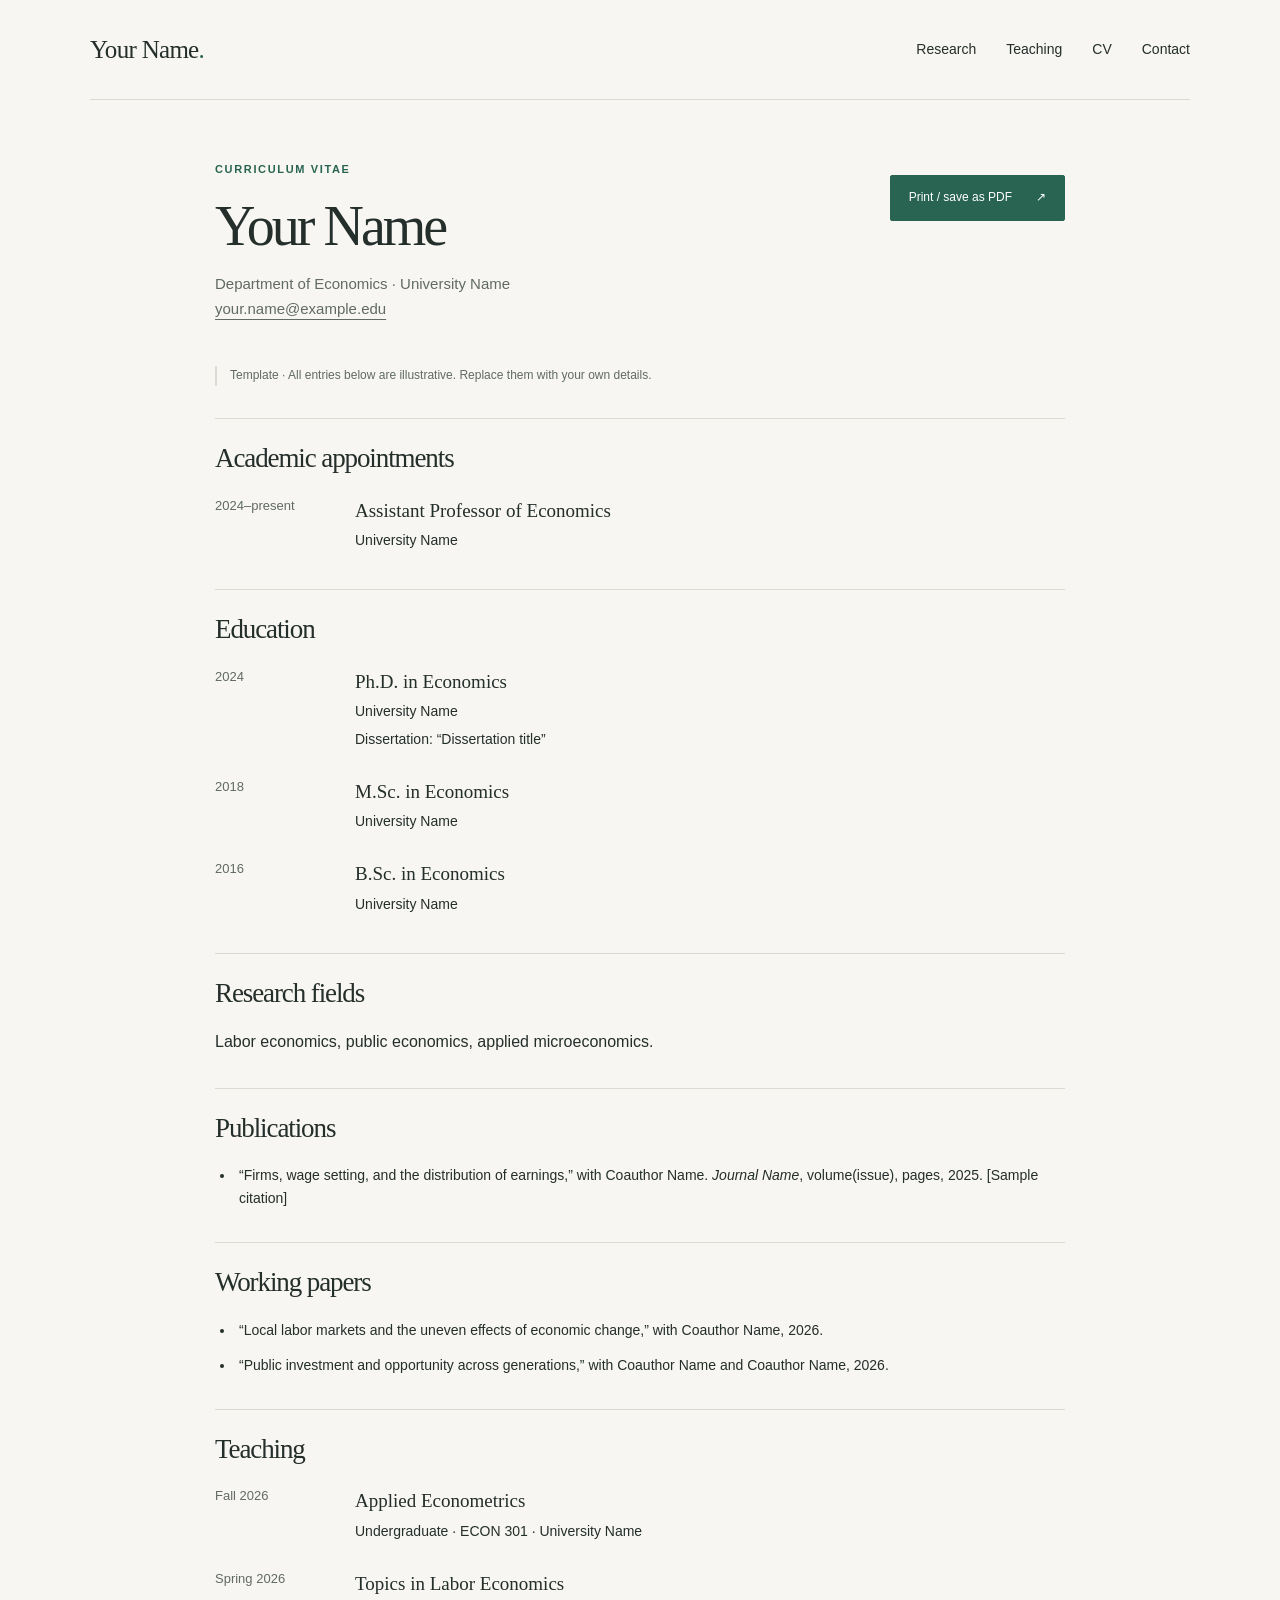
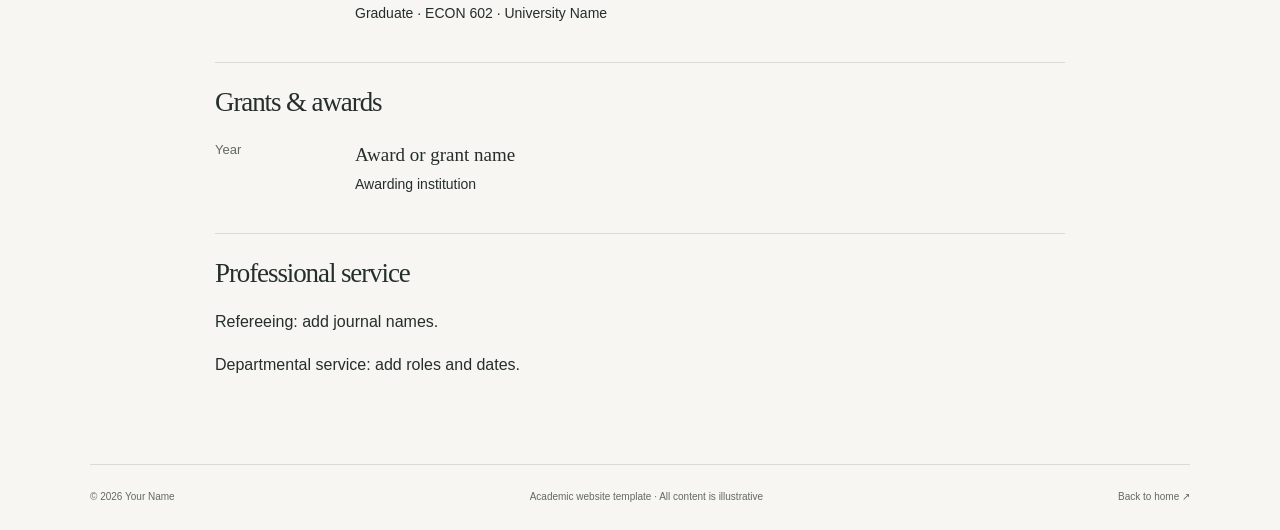
==== cv.html @ 6d75664b "Initial website created by ChatGPT" ====
<!doctype html>
<html lang="en">
<head><meta charset="utf-8"><meta name="viewport" content="width=device-width, initial-scale=1"><meta name="description" content="Curriculum vitae template for an academic economist."><title>Curriculum vitae — Your Name</title><link rel="stylesheet" href="styles.css"><script src="script.js" defer></script></head>
<body>
  <a class="skip-link" href="#main">Skip to content</a>
  <header class="site-header wrap"><a class="wordmark" href="./">Your Name<span class="name-dot">.</span></a><nav aria-label="Main navigation"><a href="index.html#research">Research</a><a href="index.html#teaching">Teaching</a><a href="cv.html" aria-current="page">CV</a><a href="index.html#contact">Contact</a></nav></header>
  <main id="main" class="wrap cv-page">
    <div class="cv-top"><div><p class="eyebrow">Curriculum vitae</p><h1>Your Name</h1><p class="cv-subtitle">Department of Economics · University Name<br><a href="mailto:your.name@example.edu">your.name@example.edu</a></p></div><button class="button no-print" type="button" data-print>Print / save as PDF <span aria-hidden="true">↗</span></button></div>
    <p class="template-notice">Template · All entries below are illustrative. Replace them with your own details.</p>
    <section class="cv-section"><h2>Academic appointments</h2><div class="cv-entry"><span class="cv-date">2024–present</span><div><h3>Assistant Professor of Economics</h3><p>University Name</p></div></div></section>
    <section class="cv-section"><h2>Education</h2><div class="cv-entry"><span class="cv-date">2024</span><div><h3>Ph.D. in Economics</h3><p>University Name</p><p>Dissertation: “Dissertation title”</p></div></div><div class="cv-entry"><span class="cv-date">2018</span><div><h3>M.Sc. in Economics</h3><p>University Name</p></div></div><div class="cv-entry"><span class="cv-date">2016</span><div><h3>B.Sc. in Economics</h3><p>University Name</p></div></div></section>
    <section class="cv-section"><h2>Research fields</h2><p>Labor economics, public economics, applied microeconomics.</p></section>
    <section class="cv-section"><h2>Publications</h2><ul><li>“Firms, wage setting, and the distribution of earnings,” with Coauthor Name. <em>Journal Name</em>, volume(issue), pages, 2025. [Sample citation]</li></ul></section>
    <section class="cv-section"><h2>Working papers</h2><ul><li>“Local labor markets and the uneven effects of economic change,” with Coauthor Name, 2026.</li><li>“Public investment and opportunity across generations,” with Coauthor Name and Coauthor Name, 2026.</li></ul></section>
    <section class="cv-section"><h2>Teaching</h2><div class="cv-entry"><span class="cv-date">Fall 2026</span><div><h3>Applied Econometrics</h3><p>Undergraduate · ECON 301 · University Name</p></div></div><div class="cv-entry"><span class="cv-date">Spring 2026</span><div><h3>Topics in Labor Economics</h3><p>Graduate · ECON 602 · University Name</p></div></div></section>
    <section class="cv-section"><h2>Grants &amp; awards</h2><div class="cv-entry"><span class="cv-date">Year</span><div><h3>Award or grant name</h3><p>Awarding institution</p></div></div></section>
    <section class="cv-section"><h2>Professional service</h2><p>Refereeing: add journal names.</p><p>Departmental service: add roles and dates.</p></section>
  </main>
  <footer class="site-footer wrap"><p>© <span data-year>2026</span> Your Name</p><p>Academic website template · All content is illustrative</p><a href="index.html">Back to home ↗</a></footer>
</body>
</html>
---- styles.css ----
/* Change these variables to customize the palette. No external fonts required. */
:root{--bg:#f7f6f2;--paper:#efeee7;--ink:#242e2b;--muted:#616a64;--accent:#286451;--line:#d9dcd3;--serif:Georgia,'Times New Roman',serif;--sans:-apple-system,BlinkMacSystemFont,'Segoe UI',sans-serif}
*{box-sizing:border-box}html{scroll-behavior:smooth;scroll-padding-top:28px}body{margin:0;background:var(--bg);color:var(--ink);font-family:var(--sans);font-size:16px;line-height:1.65}a{color:inherit;text-underline-offset:5px}button{font:inherit}button,a,summary{-webkit-tap-highlight-color:transparent}a:hover{color:var(--accent)}a:focus-visible,button:focus-visible,summary:focus-visible{outline:2px solid var(--accent);outline-offset:5px}::selection{background:#d6e3d9}.wrap{width:min(1100px,calc(100% - 96px));margin-inline:auto}.site-header{display:flex;align-items:center;justify-content:space-between;gap:32px;padding-block:29px;border-bottom:1px solid var(--line)}.wordmark{text-decoration:none;font-family:var(--serif);font-size:25px;letter-spacing:-.7px}.name-dot{color:var(--accent)}nav{display:flex;gap:30px}nav a{text-decoration:none;font-size:14px}nav a:hover{text-decoration:underline}.intro{padding:88px 0 84px;display:grid;grid-template-columns:1fr 270px;gap:100px}.eyebrow,.small-label{font-size:11px;text-transform:uppercase;letter-spacing:1.65px;font-weight:600;color:var(--muted)}.eyebrow{margin:0 0 18px;color:var(--accent)}h1,h2,h3,p{margin-top:0}h1,h2,h3{font-family:var(--serif);font-weight:400}h1{font-size:clamp(52px,6.4vw,78px);line-height:1.1;letter-spacing:-3px;margin-bottom:20px}.position{font-size:17px;line-height:1.6;color:var(--muted);margin-bottom:29px}.intro-copy{font-family:var(--serif);font-size:25px;line-height:1.48;letter-spacing:-.25px;max-width:660px;margin-bottom:18px}.intro-note{color:var(--muted);max-width:590px;margin-bottom:28px;font-size:15px}.text-link{display:inline-flex;align-items:center;gap:17px;color:var(--accent);font-size:14px;text-decoration:none;border-bottom:1px solid #9cb7a9;padding-bottom:3px}.profile-note{border-left:1px solid var(--line);padding-left:34px;align-self:start;margin-top:8px}.monogram{height:178px;background:var(--paper);border:1px solid var(--line);display:flex;flex-direction:column;align-items:center;justify-content:center;font-family:var(--serif);font-size:60px;color:var(--accent);letter-spacing:-3px;line-height:1.1;margin-bottom:27px}.monogram span{font-family:var(--sans);font-size:9px;letter-spacing:3px;margin-top:17px}.profile-note .eyebrow{font-size:10px;margin-bottom:9px}.profile-note p:not(.eyebrow){font-size:13px;line-height:1.85;margin-bottom:0}.profile-bottom{border-top:1px solid var(--line);margin-top:23px;padding-top:18px}.profile-bottom .small-label{font-size:9px;display:block;margin-bottom:6px}.section{border-top:1px solid var(--line);padding:54px 0 62px}.section-heading{display:flex;align-items:flex-end;justify-content:space-between;gap:24px;margin-bottom:27px}.section-heading .eyebrow{margin-bottom:9px}h2{font-size:39px;letter-spacing:-1.1px;line-height:1.2;margin-bottom:0}.section-note{font-size:11px;color:var(--muted);margin:0 0 4px;text-align:right}.filters{display:flex;gap:8px;flex-wrap:wrap;margin-bottom:13px}.filters[hidden],[hidden]{display:none!important}.filters button{border:1px solid transparent;background:transparent;padding:7px 15px;border-radius:3px;color:var(--muted);font-size:12px;cursor:pointer}.filters button[aria-pressed=true]{border-color:var(--line);background:var(--paper);color:var(--ink)}.filters button:hover{color:var(--accent);background:var(--paper)}.paper{display:grid;grid-template-columns:166px 1fr;gap:28px;padding:30px 0;border-bottom:1px solid var(--line)}.paper:last-child{border-bottom:0;padding-bottom:0}.paper-meta{display:flex;flex-direction:column;gap:9px;align-items:flex-start;padding-top:5px;color:var(--muted);font-size:12px}.tag{text-transform:uppercase;letter-spacing:1px;font-size:9px;color:var(--accent);font-weight:600;border:1px solid #b9ccc0;padding:3px 8px;border-radius:2px}.tag.published{border-color:#d4c7ad;color:#715b35}.paper h3{font-size:25px;line-height:1.35;letter-spacing:-.35px;margin-bottom:9px}.authors{font-size:13px;margin-bottom:8px;color:var(--muted)}.paper-summary{font-size:14px;color:var(--muted);margin:8px 0 12px}.journal{font-size:13px;font-style:italic;color:var(--accent);margin-bottom:8px}details{font-size:13px;color:var(--muted)}summary{cursor:pointer;color:var(--accent);width:fit-content;list-style:none;font-weight:500}summary::-webkit-details-marker{display:none}summary::after{content:'+';display:inline-block;margin-left:12px;font-weight:400}details[open] summary::after{content:'−'}details[open] summary{margin-bottom:12px}details p{max-width:720px;margin:0 0 8px;padding-left:16px;border-left:2px solid #b9ccc0;line-height:1.8}.section-intro{font-size:15px;color:var(--muted);max-width:650px;margin:0 0 30px}.course{border-top:1px solid var(--line);padding:25px 0;display:flex;justify-content:space-between;gap:32px}.course:last-child{padding-bottom:0}.course .small-label{font-size:10px;letter-spacing:1.1px}.course h3{font-size:25px;line-height:1.4;margin:7px 0}.course p{font-size:14px;color:var(--muted);margin-bottom:12px}.course-code{font-size:11px;color:var(--muted);white-space:nowrap;padding-top:5px;letter-spacing:1px}.cv-strip{display:flex;justify-content:space-between;align-items:center;gap:30px;background:var(--paper);border:1px solid var(--line);padding:36px 40px;margin-bottom:60px}.cv-strip .eyebrow{margin-bottom:10px}.cv-strip h2{font-size:33px}.cv-strip p:last-child{font-size:14px;color:var(--muted);margin:12px 0 0}.button{display:inline-flex;align-items:center;justify-content:center;gap:24px;background:var(--accent);color:#fff;border:1px solid var(--accent);border-radius:2px;padding:12px 18px;font-size:12px;text-decoration:none;cursor:pointer;white-space:nowrap}.button:hover{background:#1e4c3e;color:white}.contact{display:grid;grid-template-columns:1fr 270px;gap:100px;padding-bottom:65px}.contact .eyebrow{margin-bottom:10px}.contact-email{display:inline-block;margin-top:23px;font-size:18px;color:var(--accent);text-decoration:none;overflow-wrap:anywhere}.contact-email span{margin-left:16px}.address{font-size:13px;color:var(--muted);padding-top:8px}.address .small-label{margin-bottom:12px}.address p:last-child{margin:0}.site-footer{border-top:1px solid var(--line);display:flex;justify-content:space-between;gap:20px;padding-block:24px;font-size:10px;color:var(--muted)}.site-footer p{margin:0}.site-footer a{text-decoration:none;white-space:nowrap}.skip-link{position:absolute;top:8px;left:12px;padding:8px;background:var(--ink);color:white;transform:translateY(-200%);z-index:2}.skip-link:focus{transform:translateY(0)}.sr-only{position:absolute;width:1px;height:1px;padding:0;margin:-1px;overflow:hidden;clip:rect(0,0,0,0);white-space:nowrap;border:0}
/* The standalone CV doubles as a clean printable document. */
.cv-page{max-width:850px;padding-top:60px;padding-bottom:70px}.cv-page h1{font-size:56px;margin:14px 0}.cv-top{display:flex;justify-content:space-between;align-items:flex-start;gap:30px}.cv-top .button{margin-top:15px}.cv-subtitle{color:var(--muted);font-size:15px}.template-notice{font-size:12px;color:var(--muted);border-left:2px solid var(--line);padding-left:13px;margin:30px 0}.cv-section{border-top:1px solid var(--line);padding-top:23px;margin-top:32px}.cv-section h2{font-size:27px;margin-bottom:20px}.cv-entry{display:grid;grid-template-columns:120px 1fr;gap:20px;margin-bottom:20px}.cv-entry time,.cv-date{font-size:13px;color:var(--muted)}.cv-entry h3{font-size:19px;margin-bottom:3px}.cv-entry p,.cv-section li{font-size:14px;margin-bottom:5px}.cv-section ul{padding-left:20px}.cv-section li{padding-left:4px;margin-bottom:12px}
@media(min-width:1400px){.intro{padding-block:102px}}
@media(max-width:900px){.wrap{width:calc(100% - 56px)}.intro{gap:45px;grid-template-columns:1fr 220px;padding-block:64px}.profile-note{padding-left:24px}.intro-copy{font-size:23px}.contact{gap:45px;grid-template-columns:1fr 220px}.section-heading{align-items:flex-start;flex-direction:column;gap:14px}.section-note{text-align:left}.paper{grid-template-columns:140px 1fr;gap:20px}.cv-strip{padding:30px}}
@media(max-width:620px){.wrap{width:calc(100% - 40px)}.site-header{flex-direction:column;align-items:flex-start;gap:16px;padding:22px 0}nav{gap:26px;width:100%}nav a{font-size:13px}.intro{grid-template-columns:1fr;gap:35px;padding:48px 0}h1{font-size:59px;letter-spacing:-2px}.intro-copy{font-size:23px}.profile-note{border-left:0;border-top:1px solid var(--line);padding:23px 0 0;display:grid;grid-template-columns:110px 1fr;gap:0 22px;margin:0}.monogram{grid-row:1 / 4;height:112px;margin:0;font-size:38px}.monogram span{font-size:7px;letter-spacing:2px;margin-top:10px}.profile-note .eyebrow{margin-bottom:5px}.profile-note .profile-bottom{grid-column:2;margin-top:15px;padding-top:12px}.section{padding:38px 0 45px}h2{font-size:34px}.paper{grid-template-columns:1fr;gap:14px;padding:25px 0}.paper-meta{flex-direction:row;align-items:center;justify-content:space-between;padding:0}.paper h3{font-size:24px}.filters{gap:2px}.filters button{padding:7px 11px;font-size:11px}.course{gap:15px}.course-code{font-size:9px}.course h3{font-size:23px}.cv-strip{flex-direction:column;align-items:flex-start;padding:26px;margin-bottom:40px;gap:24px}.contact{grid-template-columns:1fr;gap:25px}.contact-email{font-size:17px}.site-footer{flex-wrap:wrap;gap:8px 15px}.site-footer p:nth-child(2){order:3;width:100%}.site-footer a{margin-left:auto}.cv-page{padding-top:40px}.cv-top{flex-direction:column;gap:5px}.cv-entry{grid-template-columns:1fr;gap:4px}.cv-page h1{font-size:48px}}
@media(prefers-reduced-motion:reduce){html{scroll-behavior:auto}}
@media print{@page{margin:18mm}body{background:white;color:#111;font-size:11pt}.site-header,.site-footer,.skip-link,.no-print{display:none!important}.wrap{width:100%;max-width:none}.cv-page{padding:0}.cv-page h1{font-size:30pt}.cv-section{margin-top:20px;padding-top:15px}.cv-section h2{font-size:18pt;break-after:avoid}.cv-entry{grid-template-columns:100px 1fr;break-inside:avoid}.cv-section li{break-inside:avoid}a{text-decoration:none;color:inherit}.template-notice{font-size:9pt}.cv-top{display:block}}
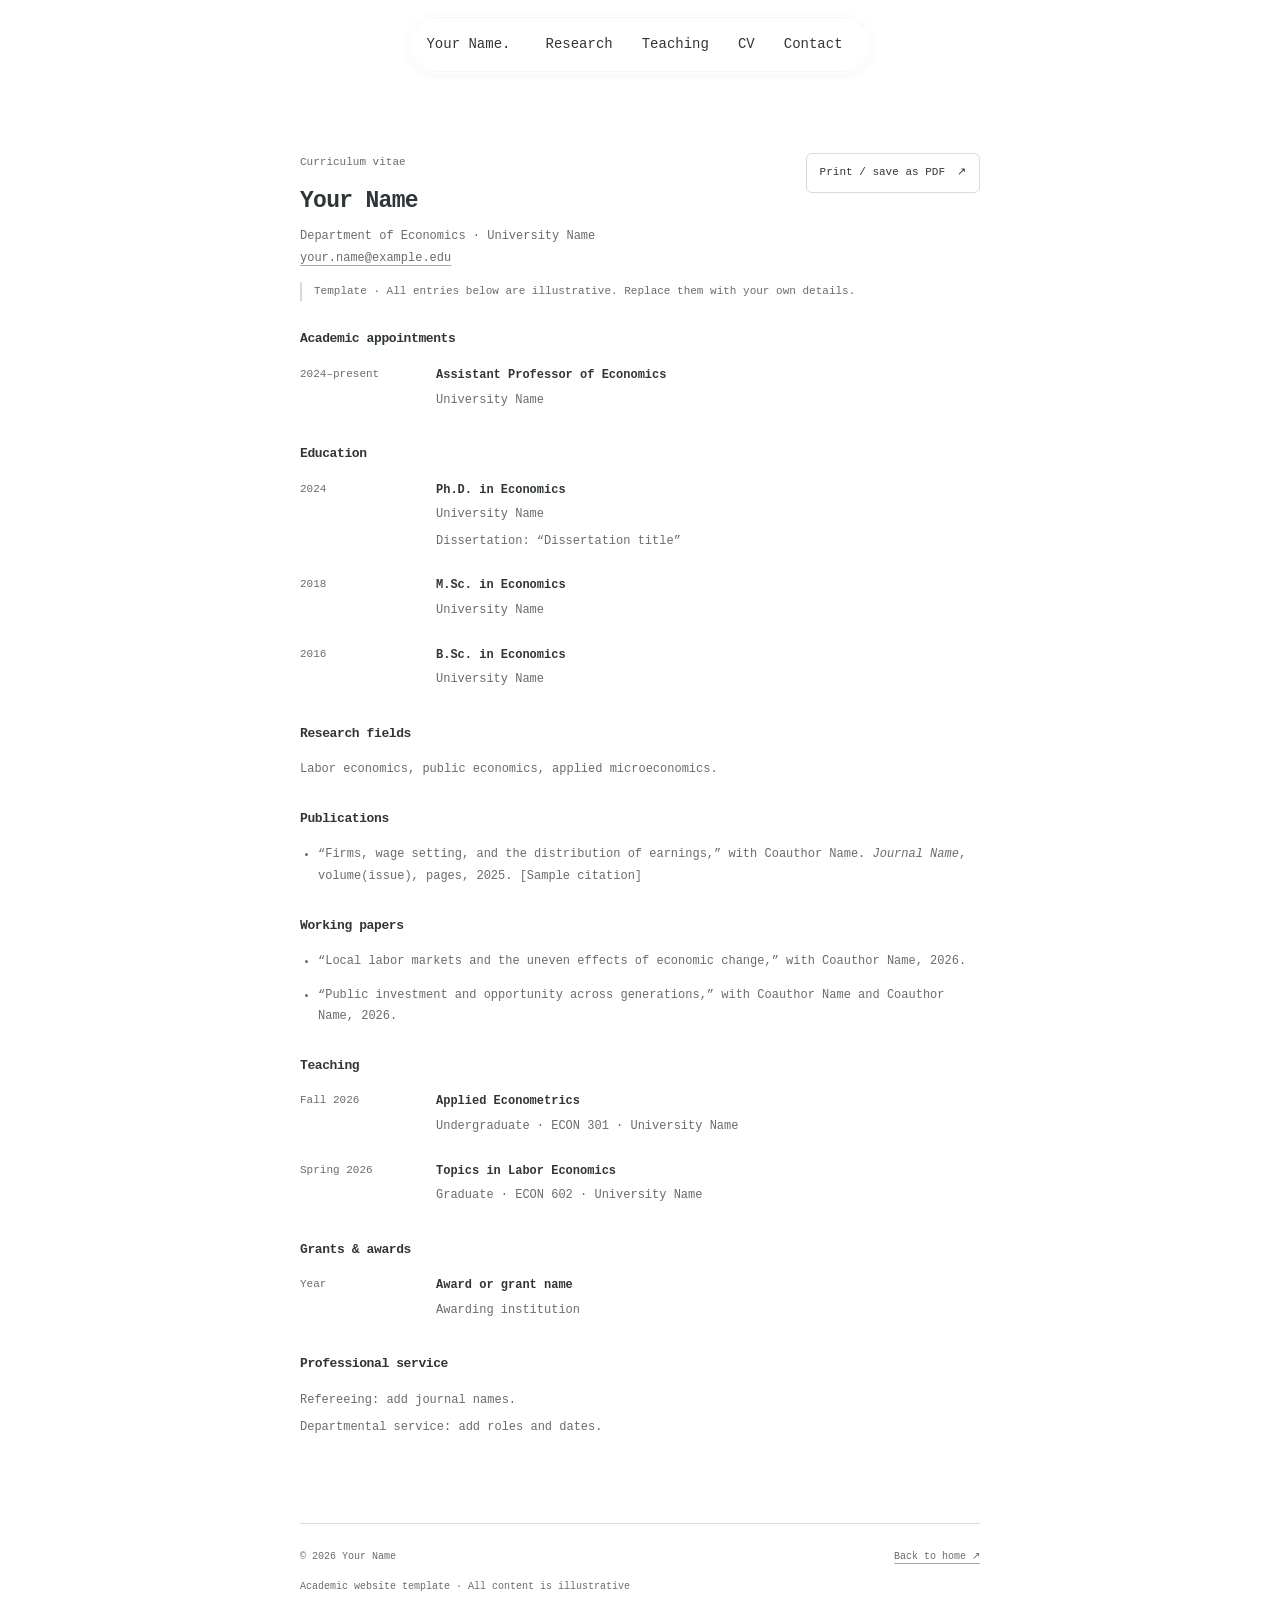
==== commit 41f8c562: "feat: add blue waves favicon" ====
--- a/cv.html
+++ b/cv.html
@@ -1,6 +1,8 @@
 <!doctype html>
 <html lang="en">
-<head><meta charset="utf-8"><meta name="viewport" content="width=device-width, initial-scale=1"><meta name="description" content="Curriculum vitae template for an academic economist."><title>Curriculum vitae — Your Name</title><link rel="stylesheet" href="styles.css"><script src="script.js" defer></script></head>
+<head><meta charset="utf-8"><meta name="viewport" content="width=device-width, initial-scale=1"><meta name="description" content="Curriculum vitae template for an academic economist."><title>Curriculum vitae — Your Name</title><link rel="icon" href="favicon.ico" sizes="16x16 32x32 48x48">
+  <link rel="icon" type="image/svg+xml" href="favicon.svg">
+  <link rel="stylesheet" href="styles.css"><script src="script.js" defer></script></head>
 <body>
   <a class="skip-link" href="#main">Skip to content</a>
   <header class="site-header wrap"><a class="wordmark" href="./">Your Name<span class="name-dot">.</span></a><nav aria-label="Main navigation"><a href="index.html#research">Research</a><a href="index.html#teaching">Teaching</a><a href="cv.html" aria-current="page">CV</a><a href="index.html#contact">Contact</a></nav></header>
--- a/styles.css
+++ b/styles.css
@@ -1,10 +1,194 @@
-/* Change these variables to customize the palette. No external fonts required. */
-:root{--bg:#f7f6f2;--paper:#efeee7;--ink:#242e2b;--muted:#616a64;--accent:#286451;--line:#d9dcd3;--serif:Georgia,'Times New Roman',serif;--sans:-apple-system,BlinkMacSystemFont,'Segoe UI',sans-serif}
-*{box-sizing:border-box}html{scroll-behavior:smooth;scroll-padding-top:28px}body{margin:0;background:var(--bg);color:var(--ink);font-family:var(--sans);font-size:16px;line-height:1.65}a{color:inherit;text-underline-offset:5px}button{font:inherit}button,a,summary{-webkit-tap-highlight-color:transparent}a:hover{color:var(--accent)}a:focus-visible,button:focus-visible,summary:focus-visible{outline:2px solid var(--accent);outline-offset:5px}::selection{background:#d6e3d9}.wrap{width:min(1100px,calc(100% - 96px));margin-inline:auto}.site-header{display:flex;align-items:center;justify-content:space-between;gap:32px;padding-block:29px;border-bottom:1px solid var(--line)}.wordmark{text-decoration:none;font-family:var(--serif);font-size:25px;letter-spacing:-.7px}.name-dot{color:var(--accent)}nav{display:flex;gap:30px}nav a{text-decoration:none;font-size:14px}nav a:hover{text-decoration:underline}.intro{padding:88px 0 84px;display:grid;grid-template-columns:1fr 270px;gap:100px}.eyebrow,.small-label{font-size:11px;text-transform:uppercase;letter-spacing:1.65px;font-weight:600;color:var(--muted)}.eyebrow{margin:0 0 18px;color:var(--accent)}h1,h2,h3,p{margin-top:0}h1,h2,h3{font-family:var(--serif);font-weight:400}h1{font-size:clamp(52px,6.4vw,78px);line-height:1.1;letter-spacing:-3px;margin-bottom:20px}.position{font-size:17px;line-height:1.6;color:var(--muted);margin-bottom:29px}.intro-copy{font-family:var(--serif);font-size:25px;line-height:1.48;letter-spacing:-.25px;max-width:660px;margin-bottom:18px}.intro-note{color:var(--muted);max-width:590px;margin-bottom:28px;font-size:15px}.text-link{display:inline-flex;align-items:center;gap:17px;color:var(--accent);font-size:14px;text-decoration:none;border-bottom:1px solid #9cb7a9;padding-bottom:3px}.profile-note{border-left:1px solid var(--line);padding-left:34px;align-self:start;margin-top:8px}.monogram{height:178px;background:var(--paper);border:1px solid var(--line);display:flex;flex-direction:column;align-items:center;justify-content:center;font-family:var(--serif);font-size:60px;color:var(--accent);letter-spacing:-3px;line-height:1.1;margin-bottom:27px}.monogram span{font-family:var(--sans);font-size:9px;letter-spacing:3px;margin-top:17px}.profile-note .eyebrow{font-size:10px;margin-bottom:9px}.profile-note p:not(.eyebrow){font-size:13px;line-height:1.85;margin-bottom:0}.profile-bottom{border-top:1px solid var(--line);margin-top:23px;padding-top:18px}.profile-bottom .small-label{font-size:9px;display:block;margin-bottom:6px}.section{border-top:1px solid var(--line);padding:54px 0 62px}.section-heading{display:flex;align-items:flex-end;justify-content:space-between;gap:24px;margin-bottom:27px}.section-heading .eyebrow{margin-bottom:9px}h2{font-size:39px;letter-spacing:-1.1px;line-height:1.2;margin-bottom:0}.section-note{font-size:11px;color:var(--muted);margin:0 0 4px;text-align:right}.filters{display:flex;gap:8px;flex-wrap:wrap;margin-bottom:13px}.filters[hidden],[hidden]{display:none!important}.filters button{border:1px solid transparent;background:transparent;padding:7px 15px;border-radius:3px;color:var(--muted);font-size:12px;cursor:pointer}.filters button[aria-pressed=true]{border-color:var(--line);background:var(--paper);color:var(--ink)}.filters button:hover{color:var(--accent);background:var(--paper)}.paper{display:grid;grid-template-columns:166px 1fr;gap:28px;padding:30px 0;border-bottom:1px solid var(--line)}.paper:last-child{border-bottom:0;padding-bottom:0}.paper-meta{display:flex;flex-direction:column;gap:9px;align-items:flex-start;padding-top:5px;color:var(--muted);font-size:12px}.tag{text-transform:uppercase;letter-spacing:1px;font-size:9px;color:var(--accent);font-weight:600;border:1px solid #b9ccc0;padding:3px 8px;border-radius:2px}.tag.published{border-color:#d4c7ad;color:#715b35}.paper h3{font-size:25px;line-height:1.35;letter-spacing:-.35px;margin-bottom:9px}.authors{font-size:13px;margin-bottom:8px;color:var(--muted)}.paper-summary{font-size:14px;color:var(--muted);margin:8px 0 12px}.journal{font-size:13px;font-style:italic;color:var(--accent);margin-bottom:8px}details{font-size:13px;color:var(--muted)}summary{cursor:pointer;color:var(--accent);width:fit-content;list-style:none;font-weight:500}summary::-webkit-details-marker{display:none}summary::after{content:'+';display:inline-block;margin-left:12px;font-weight:400}details[open] summary::after{content:'−'}details[open] summary{margin-bottom:12px}details p{max-width:720px;margin:0 0 8px;padding-left:16px;border-left:2px solid #b9ccc0;line-height:1.8}.section-intro{font-size:15px;color:var(--muted);max-width:650px;margin:0 0 30px}.course{border-top:1px solid var(--line);padding:25px 0;display:flex;justify-content:space-between;gap:32px}.course:last-child{padding-bottom:0}.course .small-label{font-size:10px;letter-spacing:1.1px}.course h3{font-size:25px;line-height:1.4;margin:7px 0}.course p{font-size:14px;color:var(--muted);margin-bottom:12px}.course-code{font-size:11px;color:var(--muted);white-space:nowrap;padding-top:5px;letter-spacing:1px}.cv-strip{display:flex;justify-content:space-between;align-items:center;gap:30px;background:var(--paper);border:1px solid var(--line);padding:36px 40px;margin-bottom:60px}.cv-strip .eyebrow{margin-bottom:10px}.cv-strip h2{font-size:33px}.cv-strip p:last-child{font-size:14px;color:var(--muted);margin:12px 0 0}.button{display:inline-flex;align-items:center;justify-content:center;gap:24px;background:var(--accent);color:#fff;border:1px solid var(--accent);border-radius:2px;padding:12px 18px;font-size:12px;text-decoration:none;cursor:pointer;white-space:nowrap}.button:hover{background:#1e4c3e;color:white}.contact{display:grid;grid-template-columns:1fr 270px;gap:100px;padding-bottom:65px}.contact .eyebrow{margin-bottom:10px}.contact-email{display:inline-block;margin-top:23px;font-size:18px;color:var(--accent);text-decoration:none;overflow-wrap:anywhere}.contact-email span{margin-left:16px}.address{font-size:13px;color:var(--muted);padding-top:8px}.address .small-label{margin-bottom:12px}.address p:last-child{margin:0}.site-footer{border-top:1px solid var(--line);display:flex;justify-content:space-between;gap:20px;padding-block:24px;font-size:10px;color:var(--muted)}.site-footer p{margin:0}.site-footer a{text-decoration:none;white-space:nowrap}.skip-link{position:absolute;top:8px;left:12px;padding:8px;background:var(--ink);color:white;transform:translateY(-200%);z-index:2}.skip-link:focus{transform:translateY(0)}.sr-only{position:absolute;width:1px;height:1px;padding:0;margin:-1px;overflow:hidden;clip:rect(0,0,0,0);white-space:nowrap;border:0}
-/* The standalone CV doubles as a clean printable document. */
-.cv-page{max-width:850px;padding-top:60px;padding-bottom:70px}.cv-page h1{font-size:56px;margin:14px 0}.cv-top{display:flex;justify-content:space-between;align-items:flex-start;gap:30px}.cv-top .button{margin-top:15px}.cv-subtitle{color:var(--muted);font-size:15px}.template-notice{font-size:12px;color:var(--muted);border-left:2px solid var(--line);padding-left:13px;margin:30px 0}.cv-section{border-top:1px solid var(--line);padding-top:23px;margin-top:32px}.cv-section h2{font-size:27px;margin-bottom:20px}.cv-entry{display:grid;grid-template-columns:120px 1fr;gap:20px;margin-bottom:20px}.cv-entry time,.cv-date{font-size:13px;color:var(--muted)}.cv-entry h3{font-size:19px;margin-bottom:3px}.cv-entry p,.cv-section li{font-size:14px;margin-bottom:5px}.cv-section ul{padding-left:20px}.cv-section li{padding-left:4px;margin-bottom:12px}
-@media(min-width:1400px){.intro{padding-block:102px}}
-@media(max-width:900px){.wrap{width:calc(100% - 56px)}.intro{gap:45px;grid-template-columns:1fr 220px;padding-block:64px}.profile-note{padding-left:24px}.intro-copy{font-size:23px}.contact{gap:45px;grid-template-columns:1fr 220px}.section-heading{align-items:flex-start;flex-direction:column;gap:14px}.section-note{text-align:left}.paper{grid-template-columns:140px 1fr;gap:20px}.cv-strip{padding:30px}}
-@media(max-width:620px){.wrap{width:calc(100% - 40px)}.site-header{flex-direction:column;align-items:flex-start;gap:16px;padding:22px 0}nav{gap:26px;width:100%}nav a{font-size:13px}.intro{grid-template-columns:1fr;gap:35px;padding:48px 0}h1{font-size:59px;letter-spacing:-2px}.intro-copy{font-size:23px}.profile-note{border-left:0;border-top:1px solid var(--line);padding:23px 0 0;display:grid;grid-template-columns:110px 1fr;gap:0 22px;margin:0}.monogram{grid-row:1 / 4;height:112px;margin:0;font-size:38px}.monogram span{font-size:7px;letter-spacing:2px;margin-top:10px}.profile-note .eyebrow{margin-bottom:5px}.profile-note .profile-bottom{grid-column:2;margin-top:15px;padding-top:12px}.section{padding:38px 0 45px}h2{font-size:34px}.paper{grid-template-columns:1fr;gap:14px;padding:25px 0}.paper-meta{flex-direction:row;align-items:center;justify-content:space-between;padding:0}.paper h3{font-size:24px}.filters{gap:2px}.filters button{padding:7px 11px;font-size:11px}.course{gap:15px}.course-code{font-size:9px}.course h3{font-size:23px}.cv-strip{flex-direction:column;align-items:flex-start;padding:26px;margin-bottom:40px;gap:24px}.contact{grid-template-columns:1fr;gap:25px}.contact-email{font-size:17px}.site-footer{flex-wrap:wrap;gap:8px 15px}.site-footer p:nth-child(2){order:3;width:100%}.site-footer a{margin-left:auto}.cv-page{padding-top:40px}.cv-top{flex-direction:column;gap:5px}.cv-entry{grid-template-columns:1fr;gap:4px}.cv-page h1{font-size:48px}}
-@media(prefers-reduced-motion:reduce){html{scroll-behavior:auto}}
-@media print{@page{margin:18mm}body{background:white;color:#111;font-size:11pt}.site-header,.site-footer,.skip-link,.no-print{display:none!important}.wrap{width:100%;max-width:none}.cv-page{padding:0}.cv-page h1{font-size:30pt}.cv-section{margin-top:20px;padding-top:15px}.cv-section h2{font-size:18pt;break-after:avoid}.cv-entry{grid-template-columns:100px 1fr;break-inside:avoid}.cv-section li{break-inside:avoid}a{text-decoration:none;color:inherit}.template-notice{font-size:9pt}.cv-top{display:block}}
+/* Palette and typography: edit these to tune the site's overall style. */
+:root {
+  --bg: #ffffff;
+  --paper: #e8e4e1;
+  --ink: #303638;
+  --muted: #686c6d;
+  --accent: #0053d6;
+  --accent-soft: rgba(0, 83, 214, .08);
+  --line: #ddd9d6;
+  --font: 'SFMono-Regular', Consolas, 'Liberation Mono', Menlo, monospace;
+  --portrait-zoom: 1.12;
+  --background-opacity: .12;
+}
+* { box-sizing: border-box; }
+html { scroll-behavior: smooth; scroll-padding-top: 108px; }
+body { isolation: isolate; margin: 0; background: var(--bg); color: var(--ink); font-family: var(--font); font-size: 14px; line-height: 1.8; }
+a { color: inherit; text-underline-offset: 4px; text-decoration-color: #aaa6a3; }
+a:hover { color: var(--accent); text-decoration-color: var(--accent); }
+button { font: inherit; }
+a, button, summary { -webkit-tap-highlight-color: transparent; }
+a:focus-visible, button:focus-visible, summary:focus-visible { outline: 2px solid var(--accent); outline-offset: 4px; }
+::selection { background: rgba(0, 83, 214, .16); color: var(--accent); }
+.wrap { width: min(680px, calc(100% - 48px)); margin-inline: auto; }
+
+/* Floating navigation. The portrait links back to the introduction. */
+.site-header {
+  position: sticky;
+  top: 16px;
+  z-index: 10;
+  display: flex;
+  align-items: center;
+  gap: 12px;
+  width: fit-content;
+  max-width: calc(100% - 24px);
+  margin: 16px auto 0;
+  padding: 7px 15px 7px 7px;
+  border: 1px solid rgba(255, 255, 255, .55);
+  border-radius: 999px;
+  background: rgba(255, 255, 255, .24);
+  box-shadow: 0 2px 12px rgba(48, 54, 56, .04), inset 0 0 0 1px rgba(48, 54, 56, .04);
+  backdrop-filter: blur(20px) saturate(140%);
+  -webkit-backdrop-filter: blur(20px) saturate(140%);
+}
+.profile-portrait { display: block; flex: 0 0 42px; width: 42px; height: 42px; overflow: hidden; border-radius: 50%; }
+.profile-portrait img { display: block; width: 100%; height: 100%; object-fit: cover; transform: scale(var(--portrait-zoom)); }
+nav { display: flex; align-items: center; gap: 3px; }
+nav a { padding: 8px 13px; border-radius: 999px; text-decoration: none; font-size: 14px; }
+nav a:hover, nav a[aria-current="location"] { background: var(--accent-soft); color: var(--accent); }
+.nav-separator { display: inline-flex; align-items: center; transform: translateY(-2px); color: var(--accent); font-size: 19px; line-height: 1; margin-inline: 2px; user-select: none; }
+.social-links { display: flex; align-items: center; gap: 4px; }
+.social-link { display: inline-flex; align-items: center; justify-content: center; width: 36px; height: 36px; border-radius: 50%; }
+.social-link svg { width: 20px; height: 20px; fill: currentColor; }
+.social-link:hover { background: var(--accent-soft); color: var(--accent); }
+@supports not ((backdrop-filter: blur(1px)) or (-webkit-backdrop-filter: blur(1px))) {
+  .site-header { background: rgba(255, 255, 255, .96); }
+}
+.wordmark { font-size: 14px; text-decoration: none; padding-inline: 10px; }
+
+/* A quiet, single-column introduction. */
+.intro { padding: 56px 0 40px; }
+h1, h2, h3, h4, p { margin-top: 0; }
+h1, h2, h3, h4 { font-family: inherit; color: var(--ink); }
+h1 { font-size: 23px; line-height: 1.5; letter-spacing: -.7px; font-weight: 600; margin-bottom: 8px; }
+.position { color: var(--muted); font-size: 13px; margin-bottom: 28px; }
+.intro-copy { font-size: 17px; line-height: 1.8; margin-bottom: 20px; }
+.intro-note { color: var(--muted); font-size: 14px; margin-bottom: 22px; }
+.text-link { display: inline-flex; gap: 12px; align-items: center; font-size: 13px; }
+.profile-note { display: grid; gap: 18px; margin-top: 36px; color: var(--muted); font-size: 12px; }
+.profile-note p { margin-bottom: 0; }
+.small-label, .eyebrow { color: var(--muted); font-size: 11px; font-weight: 400; }
+.profile-note .small-label { margin-bottom: 4px; color: var(--ink); }
+
+/* Research and teaching use simple rows rather than cards. */
+.section { padding: 42px 0 52px; border-top: 1px solid var(--line); }
+.section-heading { display: flex; align-items: baseline; justify-content: space-between; gap: 20px; margin-bottom: 24px; }
+h2 { font-size: 18px; line-height: 1.5; font-weight: 600; letter-spacing: -.4px; margin-bottom: 0; }
+.section-note { font-size: 10px; color: var(--muted); margin: 0; text-align: right; }
+.filters { display: flex; flex-wrap: wrap; gap: 5px; margin-bottom: 12px; }
+[hidden] { display: none !important; }
+.filters button { border: 0; background: transparent; color: var(--muted); border-radius: 6px; padding: 6px 10px; font-size: 11px; cursor: pointer; }
+.filters button[aria-pressed="true"], .filters button:hover { background: var(--accent-soft); color: var(--accent); }
+.paper { display: grid; grid-template-columns: 112px minmax(0, 1fr); gap: 24px; padding: 27px 0; border-bottom: 1px solid var(--line); }
+.paper:last-child { border-bottom: 0; padding-bottom: 0; }
+.paper-meta { display: flex; flex-direction: column; align-items: flex-start; gap: 5px; font-size: 11px; color: var(--muted); padding-top: 3px; }
+.tag { font-size: 10px; }
+.paper h3, .paper h4, .course h3 { font-size: 14px; font-weight: 600; line-height: 1.7; margin-bottom: 7px; }
+.authors, .journal { font-size: 11px; color: var(--muted); margin-bottom: 8px; }
+.journal { font-style: italic; }
+.paper-summary, .course p { color: var(--muted); font-size: 12px; margin-bottom: 12px; }
+details { font-size: 12px; color: var(--muted); }
+summary { cursor: pointer; color: var(--ink); width: fit-content; list-style: none; }
+summary::-webkit-details-marker { display: none; }
+summary::after { content: '+'; display: inline-block; margin-left: 10px; }
+details[open] summary::after { content: '−'; }
+details[open] summary { margin-bottom: 12px; }
+details p { margin-bottom: 8px; padding-left: 14px; border-left: 1px solid var(--line); }
+.section-intro { color: var(--muted); font-size: 13px; margin-bottom: 24px; }
+.course { display: flex; justify-content: space-between; gap: 24px; padding: 24px 0; border-top: 1px solid var(--line); }
+.course:last-child { padding-bottom: 0; }
+.course h3 { margin: 5px 0 8px; }
+.course-code { font-size: 10px; color: var(--muted); white-space: nowrap; padding-top: 3px; }
+
+/* Select blue accents keep the reading text neutral. */
+.section-heading h2, .contact h2, .text-link, .contact-email, summary { color: var(--accent); }
+.text-link, .contact-email { text-decoration-color: rgba(0, 83, 214, .4); }
+
+/* The CV is readable here; cv.html remains available as a printable page. */
+.template-notice { font-size: 11px; color: var(--muted); border-left: 2px solid var(--line); padding-left: 12px; margin: 0 0 28px; }
+.cv-section { margin-top: 28px; }
+.cv-section h3, .cv-section h2 { font-size: 13px; font-weight: 600; margin-bottom: 16px; }
+.cv-entry { display: grid; grid-template-columns: 112px minmax(0, 1fr); gap: 24px; margin-bottom: 18px; }
+.cv-date, .cv-entry time { font-size: 11px; color: var(--muted); }
+.cv-entry h4, .cv-entry h3 { font-size: 12px; margin-bottom: 3px; }
+.cv-section p, .cv-section li { font-size: 12px; color: var(--muted); margin-bottom: 5px; }
+.cv-section ul { padding-left: 18px; }
+.cv-section li { margin-bottom: 12px; }
+.cv-page { padding-block: 80px; }
+.cv-top { display: flex; justify-content: space-between; gap: 20px; }
+.cv-subtitle { font-size: 12px; color: var(--muted); }
+.button { display: inline-flex; align-items: center; align-self: flex-start; gap: 12px; padding: 9px 13px; border: 1px solid var(--line); border-radius: 6px; background: transparent; color: var(--ink); text-decoration: none; font-size: 11px; cursor: pointer; }
+.button:hover { background: var(--paper); }
+.contact { display: grid; grid-template-columns: minmax(0, 1fr) minmax(0, 1fr); gap: 32px; }
+.contact-email { display: inline-block; margin-top: 20px; font-size: 13px; overflow-wrap: anywhere; }
+.contact-email span { margin-left: 6px; }
+.address { font-size: 12px; color: var(--muted); }
+.address .small-label { margin-bottom: 8px; }
+.address p:last-child { margin-bottom: 0; }
+.site-footer { display: flex; justify-content: space-between; flex-wrap: wrap; gap: 12px 20px; padding-block: 24px 40px; border-top: 1px solid var(--line); font-size: 10px; color: var(--muted); }
+.site-footer p { margin: 0; }
+.site-footer p:nth-child(2) { order: 3; width: 100%; }
+.skip-link { position: absolute; top: 8px; left: 12px; padding: 8px; background: var(--ink); color: white; transform: translateY(-200%); z-index: 20; }
+.skip-link:focus { transform: translateY(0); }
+.sr-only { position: absolute; width: 1px; height: 1px; padding: 0; margin: -1px; overflow: hidden; clip: rect(0,0,0,0); white-space: nowrap; border: 0; }
+
+@media (max-width: 620px) {
+  .wrap { width: calc(100% - 40px); }
+  .site-header { gap: 5px; padding-right: 9px; }
+  .profile-portrait { width: 36px; height: 36px; flex-basis: 36px; }
+  nav { gap: 0; }
+  nav a { font-size: 11px; padding: 8px 6px; }
+  .site-header { gap: 4px; padding: 6px; }
+  .profile-portrait { width: 32px; height: 32px; flex-basis: 32px; }
+  .nav-separator { font-size: 16px; margin-inline: 0; }
+  .social-links { gap: 0; }
+  .social-link { width: 28px; height: 32px; }
+  .social-link svg { width: 17px; height: 17px; }
+  .intro { padding: 40px 0 32px; }
+  h1 { font-size: 21px; }
+  .intro-copy { font-size: 15px; }
+  .section { padding: 32px 0 40px; }
+  .section-heading { flex-direction: column; gap: 6px; }
+  .section-note { text-align: left; }
+  .paper { grid-template-columns: 1fr; gap: 10px; }
+  .paper-meta { flex-direction: row; justify-content: space-between; padding: 0; }
+  .course { gap: 12px; }
+  .cv-entry { grid-template-columns: 1fr; gap: 4px; }
+  .cv-top { flex-direction: column; }
+  .contact { grid-template-columns: 1fr; gap: 28px; }
+}
+@media (max-width: 350px) {
+  nav a { font-size: 10px; padding-inline: 4px; }
+  .social-link { width: 25px; }
+}
+@media (prefers-reduced-motion: reduce) { html { scroll-behavior: auto; } }
+@media print {
+  @page { margin: 18mm; }
+  body { background: white; color: #111; font-size: 10pt; }
+  .site-header, .site-footer, .skip-link, .no-print { display: none !important; }
+  .wrap { width: 100%; max-width: none; }
+  .cv-page { padding: 0; }
+  .cv-entry, .cv-section li { break-inside: avoid; }
+  h2, h3 { break-after: avoid; }
+  a { color: inherit; text-decoration: none; }
+}
+
+/* Waves stays behind the page and never intercepts links or scrolling. */
+#waves-background { position: fixed; inset: 0; z-index: -1; pointer-events: none; opacity: var(--background-opacity); }
+#waves-background canvas { display: block; width: 100%; height: 100%; }
+@media (prefers-reduced-motion: reduce), print { #waves-background { display: none; } }
+
+.contact .social-links { margin-top: 18px; gap: 8px; }
+.contact .social-link { width: 36px; height: 36px; color: var(--accent); }
+.contact .social-link svg { width: 20px; height: 20px; }
+
+.research-group { margin-top: 36px; padding-top: 28px; border-top: 1px solid var(--line); }
+.research-group > h3 { color: var(--accent); font-size: 15px; margin-bottom: 12px; }
+.research-group .section-intro { margin-bottom: 0; }
+
+.research-group-unheaded { margin-top: 0; padding-top: 0; border-top: 0; }
+
+.research-projects { margin-top: 0; padding-top: 0; border-top: 0; }
+.research-projects .paper { display: block; padding-block: 20px; }
+
+.research-interests { margin-top: 24px; }
